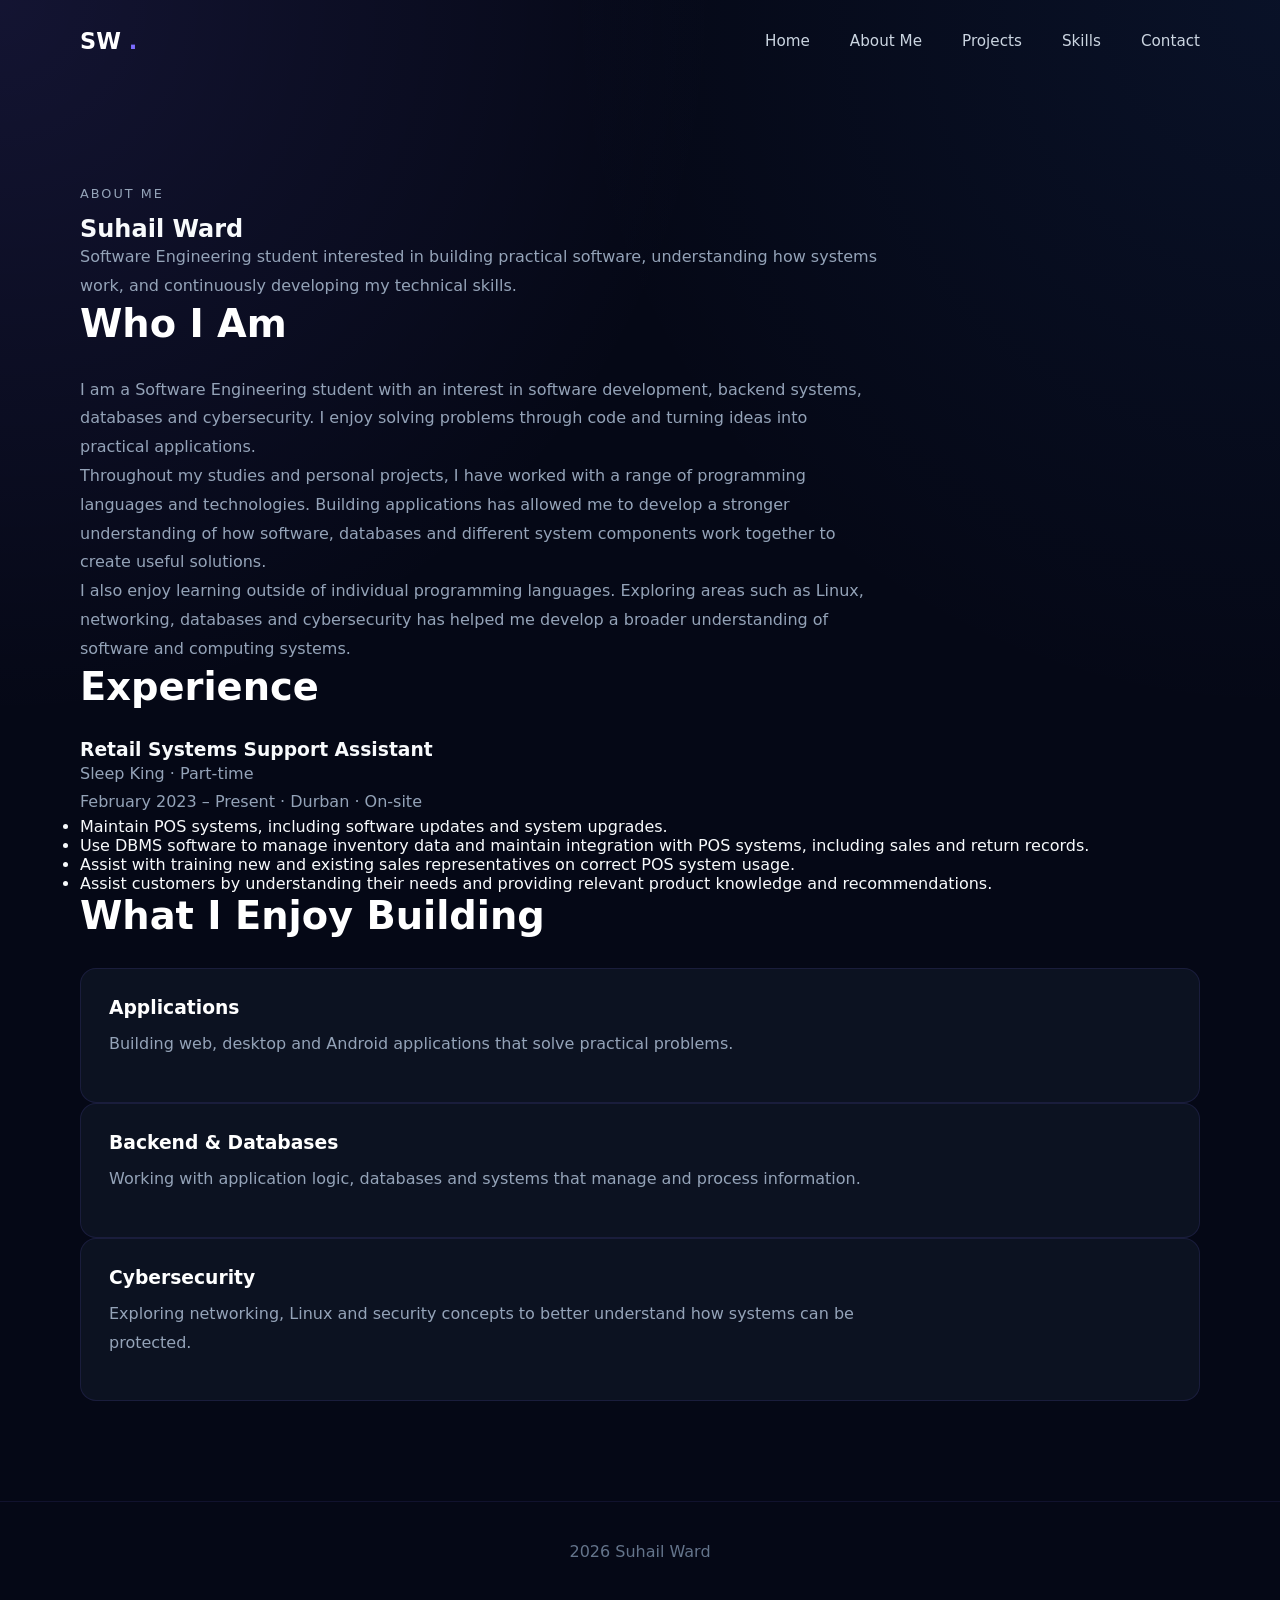
==== about.html @ b38567c9 "Revise about.html for improved layout and content Updated the structure and content of the about.htm" ====
<!DOCTYPE html>

<html lang="en">
<head>
    <meta charset="UTF-8">
    <meta name="viewport" content="width=device-width, initial-scale=1.0">
    <title>About Me | Suhail Ward</title>
    <link rel="stylesheet" href="src/styles.css">
</head>

<body>

<header class="nav-container">

<div class="logo">
    <a href="index.html">SW</a>
</div>

<nav class="nav-links">
    <a href="index.html">Home</a>
    <a href="about.html">About Me</a>
    <a href="projects.html">Projects</a>
    <a href="index.html#skills">Skills</a>
    <a href="index.html#contact">Contact</a>
</nav>

</header>

<main>

<section class="section about-page">

    <div class="about-header">

        <p class="role">ABOUT ME</p>

        <h1>Suhail Ward</h1>

        <p class="about-intro">
            Software Engineering student interested in building practical
            software, understanding how systems work, and continuously
            developing my technical skills.
        </p>

    </div>

    <div class="about-content">

        <section class="about-section">

            <h2>Who I Am</h2>

            <p>
                I am a Software Engineering student with an interest in
                software development, backend systems, databases and
                cybersecurity. I enjoy solving problems through code and
                turning ideas into practical applications.
            </p>

            <p>
                Throughout my studies and personal projects, I have worked
                with a range of programming languages and technologies.
                Building applications has allowed me to develop a stronger
                understanding of how software, databases and different
                system components work together to create useful solutions.
            </p>

            <p>
                I also enjoy learning outside of individual programming
                languages. Exploring areas such as Linux, networking,
                databases and cybersecurity has helped me develop a broader
                understanding of software and computing systems.
            </p>

        </section>

        <section class="about-section">

            <h2>Experience</h2>

            <div class="experience-item">

                <h3>Retail Systems Support Assistant</h3>

                <p class="experience-meta">
                    Sleep King · Part-time<br>
                    February 2023 – Present · Durban · On-site
                </p>

                <ul>
                    <li>
                        Maintain POS systems, including software updates
                        and system upgrades.
                    </li>

                    <li>
                        Use DBMS software to manage inventory data and
                        maintain integration with POS systems, including
                        sales and return records.
                    </li>

                    <li>
                        Assist with training new and existing sales
                        representatives on correct POS system usage.
                    </li>

                    <li>
                        Assist customers by understanding their needs and
                        providing relevant product knowledge and
                        recommendations.
                    </li>
                </ul>

            </div>

        </section>


        <section class="about-section">

            <h2>What I Enjoy Building</h2>

            <div class="about-grid">

                <div class="card">
                    <h3>Applications</h3>
                    <p>
                        Building web, desktop and Android applications
                        that solve practical problems.
                    </p>
                </div>

                <div class="card">
                    <h3>Backend & Databases</h3>
                    <p>
                        Working with application logic, databases and
                        systems that manage and process information.
                    </p>
                </div>

                <div class="card">
                    <h3>Cybersecurity</h3>
                    <p>
                        Exploring networking, Linux and security concepts
                        to better understand how systems can be protected.
                    </p>
                </div>

            </div>

        </section>

    </div>

</section>

</main>

<footer>
    <p> 2026 Suhail Ward</p>
</footer>

</body>
</html>
---- src/styles.css ----
* {
    margin: 0;
    padding: 0;
    box-sizing: border-box;
    font-family: Inter, system-ui, sans-serif;
}

html {
    scroll-behavior: smooth;
}

body {
    background:
        radial-gradient(circle at top left, rgba(124,108,255,0.12), transparent 35%),
        radial-gradient(circle at top right, rgba(59,130,246,0.08), transparent 35%),
        #050816;
    color: #f8fafc;
    min-height: 100vh;
}

.nav-container {
    max-width: 1200px;
    margin: 0 auto;
    padding: 28px 40px;
    display: flex;
    justify-content: space-between;
    align-items: center;
}

.logo {
    font-size: 1.4rem;
    font-weight: 700;
    color: #ffffff;
}

.logo::after {
    content: ".";
    color: #7c6cff;
}

.nav-links {
    display: flex;
    gap: 40px;
}

.nav-links a {
    text-decoration: none;
    color: #cbd5e1;
    font-size: 0.95rem;
    transition: 0.3s ease;
}

.nav-links a:hover {
    color: #7c6cff;
}

.hero {
    max-width: 1200px;
    margin: 0 auto;
    min-height: 90vh;
    display: grid;
    grid-template-columns: 1fr 1fr;
    gap: 80px;
    align-items: center;
    padding: 0 40px;
}

.hero-text h1 {
    font-size: 5rem;
    font-weight: 700;
    line-height: 1;
    margin: 20px 0;
}

.hero-text h1::after {
    content: ".";
    color: #7c6cff;
}

.role {
    color: #7c6cff;
    font-size: 0.8rem;
    letter-spacing: 2px;
    text-transform: uppercase;
    margin-bottom: 10px;
}

.subtitle {
    color: #94a3b8;
    font-size: 1.15rem;
    line-height: 1.8;
    max-width: 550px;
}

.buttons {
    margin-top: 40px;
    display: flex;
    gap: 15px;
}

.btn {
    padding: 14px 24px;
    border-radius: 10px;
    text-decoration: none;
    transition: 0.3s ease;
    font-weight: 500;
}

.btn.primary {
    background: #7c6cff;
    color: white;
}

.btn.primary:hover {
    transform: translateY(-3px);
    box-shadow: 0 10px 25px rgba(124,108,255,0.3);
}

.btn:not(.primary) {
    border: 1px solid #374151;
    color: white;
}

.btn:not(.primary):hover {
    background: #111827;
}

.hero-card {
    background: rgba(17,24,39,0.8);
    border: 1px solid rgba(124,108,255,0.15);
    border-radius: 18px;
    padding: 30px;
    backdrop-filter: blur(12px);
    box-shadow: 0 0 60px rgba(124,108,255,0.08);
    min-height: 420px;
    display: flex;
    align-items: center;
}

.hero-card pre {
    color: #8b5cf6;
    line-height: 2;
    font-size: 0.95rem;
    white-space: pre-wrap;
}

.section {
    max-width: 1200px;
    margin: 0 auto;
    padding: 100px 40px;
}

.section h2 {
    font-size: 2.4rem;
    margin-bottom: 30px;
    color: #ffffff;
}

.section p {
    color: #94a3b8;
    line-height: 1.8;
    max-width: 800px;
}

.grid {
    display: grid;
    grid-template-columns: repeat(auto-fit, minmax(320px, 1fr));
    gap: 24px;
    margin-top: 40px;
}

.card {
    background: rgba(17,24,39,0.7);
    border: 1px solid rgba(124,108,255,0.12);
    border-radius: 16px;
    padding: 28px;
    transition: 0.3s ease;
}

.card:hover {
    transform: translateY(-6px);
    border-color: rgba(124,108,255,0.35);
    box-shadow: 0 15px 40px rgba(0,0,0,0.3);
}

.card h3 {
    margin-bottom: 12px;
    color: #ffffff;
}

.card p {
    margin-bottom: 15px;
    color: #94a3b8;
}

.card span {
    color: #7c6cff;
    font-size: 0.9rem;
}

.skills {
    display: grid;
    grid-template-columns: repeat(auto-fit, minmax(280px, 1fr));
    gap: 30px;
    margin-top: 40px;
}

.skills div {
    background: rgba(17,24,39,0.7);
    border: 1px solid rgba(124,108,255,0.12);
    border-radius: 16px;
    padding: 28px;
}

.skills h3 {
    margin-bottom: 15px;
    color: #ffffff;
}

.skills p {
    color: #94a3b8;
}

.social-links {
    margin-top: 30px;
}

.social-links a {
    color: #94a3b8;
    text-decoration: none;
    margin-right: 20px;
    transition: 0.3s ease;
}

.social-links a:hover {
    color: #7c6cff;
}

footer {
    text-align: center;
    padding: 40px;
    border-top: 1px solid rgba(124,108,255,0.1);
    color: #64748b;
}

@media (max-width: 900px) {
    .hero {
        grid-template-columns: 1fr;
        text-align: center;
        gap: 50px;
        padding-top: 60px;
    }

    .hero-text h1 {
        font-size: 3.5rem;
    }

    .subtitle {
        margin: 0 auto;
    }

    .buttons {
        justify-content: center;
    }

    .nav-container {
        flex-direction: column;
        gap: 20px;
    }

    .nav-links {
        flex-wrap: wrap;
        justify-content: center;
        gap: 20px;
    }
}

@media (max-width: 600px) {
    .hero-text h1 {
        font-size: 2.8rem;
    }

    .section {
        padding: 80px 20px;
    }

    .hero {
        padding: 40px 20px;
    }

    .nav-container {
        padding: 24px 20px;
    }

    .grid {
        grid-template-columns: 1fr;
    }
}

.logo a {
    color: inherit;
    text-decoration: none;
}

.projects-page {
    min-height: calc(100vh - 160px);
    padding-top: 80px;
}

.projects-page h1 {
    font-size: 4rem;
    margin: 15px 0 20px;
    color: #ffffff;
}

.projects-intro {
    font-size: 1.1rem;
    max-width: 650px;
    margin-bottom: 50px;
}

.project-link {
    display: inline-block;
    margin-top: 25px;
    color: #a78bfa;
    text-decoration: none;
    font-weight: 500;
    transition: 0.3s ease;
}

.project-link:hover {
    color: #ffffff;
    transform: translateX(5px);
}

@media (max-width: 600px) {
    .projects-page h1 {
        font-size: 2.8rem;
    }
}

.logo a {
    color: inherit;
    text-decoration: none;
}

.projects-page {
    min-height: calc(100vh - 160px);
    padding-top: 100px;
    padding-bottom: 120px;
}

.projects-header {
    max-width: 700px;
    margin-bottom: 60px;
}

.projects-header h1 {
    font-size: 4.5rem;
    font-weight: 700;
    line-height: 1;
    margin: 18px 0 24px;
    color: #ffffff;
}

.projects-header h1::after {
    content: ".";
    color: #7c6cff;
}

.projects-intro {
    font-size: 1.1rem;
    line-height: 1.8;
    color: #94a3b8;
}

.project-card {
    position: relative;
    min-height: 320px;
    display: flex;
    flex-direction: column;
}

.project-number {
    color: #7c6cff;
    font-size: 0.8rem;
    font-weight: 600;
    letter-spacing: 2px;
    margin-bottom: 35px;
}

.project-card h3 {
    font-size: 1.5rem;
    margin-bottom: 15px;
}

.project-card p {
    flex-grow: 1;
    margin-bottom: 20px;
}

.project-link {
    display: inline-block;
    width: fit-content;
    margin-top: 28px;
    color: #ffffff;
    text-decoration: none;
    font-size: 0.9rem;
    font-weight: 500;
    transition: 0.3s ease;
}

.project-link:hover {
    color: #7c6cff;
    transform: translateX(6px);
}

@media (max-width: 900px) {
    .projects-page {
        padding-top: 70px;
    }

    .projects-header h1 {
        font-size: 3.5rem;
    }
}

@media (max-width: 600px) {
    .projects-page {
        padding-top: 50px;
    }

    .projects-header h1 {
        font-size: 2.8rem;
    }

    .projects-header {
        margin-bottom: 40px;
    }
}

.project-detail-page {
    padding-top: 80px;
    padding-bottom: 100px;
}

.back-link {
    display: inline-block;
    color: #94a3b8;
    text-decoration: none;
    font-size: 0.9rem;
    margin-bottom: 60px;
    transition: color 0.2s ease;
}

.back-link:hover {
    color: #8b5cf6;
}

.project-detail-header {
    max-width: 800px;
    margin-bottom: 70px;
}

.project-detail-header h1 {
    font-size: 4rem;
    color: #ffffff;
    margin: 15px 0 20px;
    line-height: 1.1;
}

.project-summary {
    max-width: 650px;
    color: #94a3b8;
    font-size: 1.1rem;
    line-height: 1.8;
}

.project-detail-content {
    display: grid;
    grid-template-columns: 1fr 1fr;
    gap: 70px;
    align-items: start;
}

.project-detail-section {
    margin-bottom: 50px;
}

.project-detail-section h2 {
    color: #ffffff;
    font-size: 1.3rem;
    margin-bottom: 18px;
}

.project-detail-section p {
    color: #94a3b8;
    line-height: 1.8;
    margin-bottom: 15px;
}

.tech-list {
    display: flex;
    flex-wrap: wrap;
    gap: 10px;
}

.tech-list span {
    padding: 8px 14px;
    border: 1px solid #334155;
    border-radius: 20px;
    color: #cbd5e1;
    font-size: 0.85rem;
}

.project-visual {
    position: sticky;
    top: 100px;
}

.visual-label {
    color: #8b5cf6;
    font-size: 0.75rem;
    letter-spacing: 2px;
    margin-bottom: 15px;
}

.project-image {
    width: 100%;
    border-radius: 12px;
    border: 1px solid #1f2937;
    display: block;
}

@media (max-width: 900px) {
    .project-detail-content {
        grid-template-columns: 1fr;
        gap: 50px;
    }

    .project-visual {
        position: static;
    }

    .project-detail-header h1 {
        font-size: 3rem;
    }
}

@media (max-width: 600px) {
    .project-detail-page {
        padding-top: 50px;
    }

    .project-detail-header h1 {
        font-size: 2.5rem;
    }

    .back-link {
        margin-bottom: 40px;
    }
}

#terminal::after {
    content: "█";
    animation: blink 1s infinite;
}

@keyframes blink {
    0%, 50% {
        opacity: 1;
    }

    51%, 100% {
        opacity: 0;
    }
}
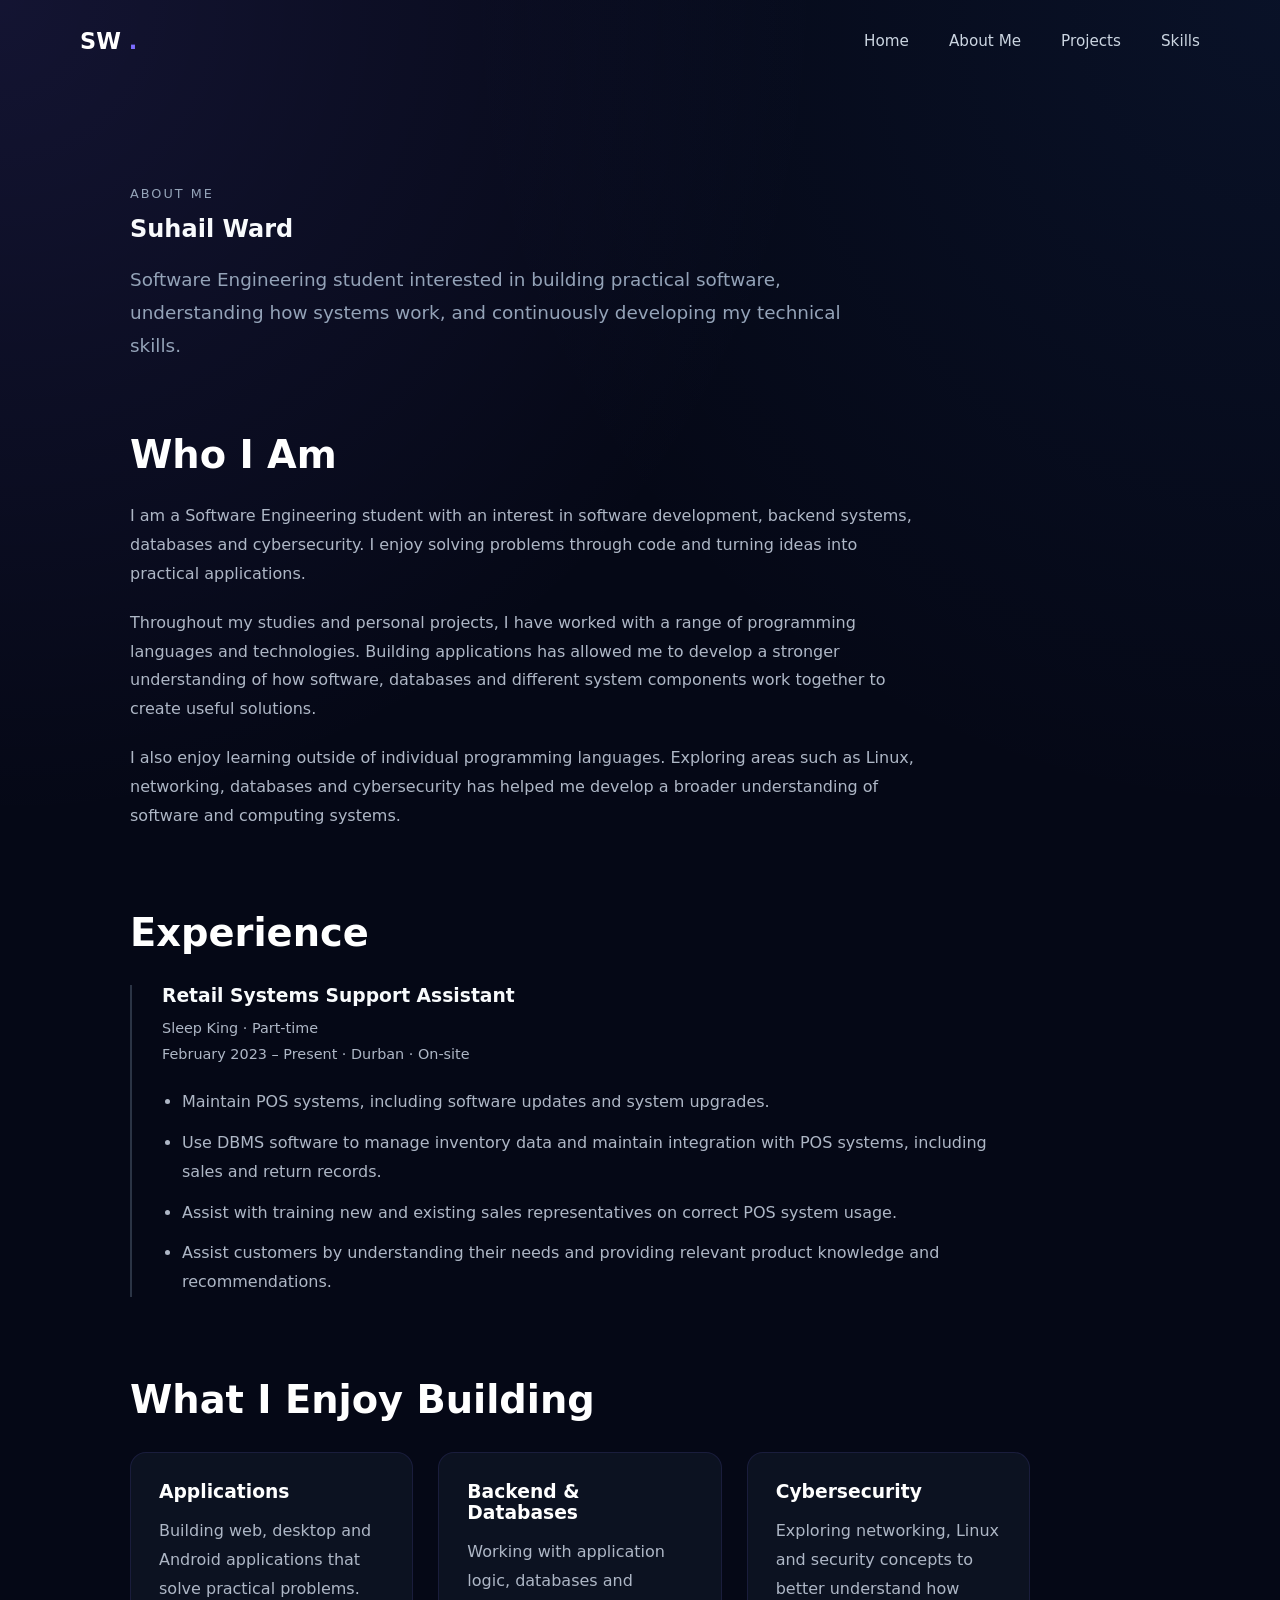
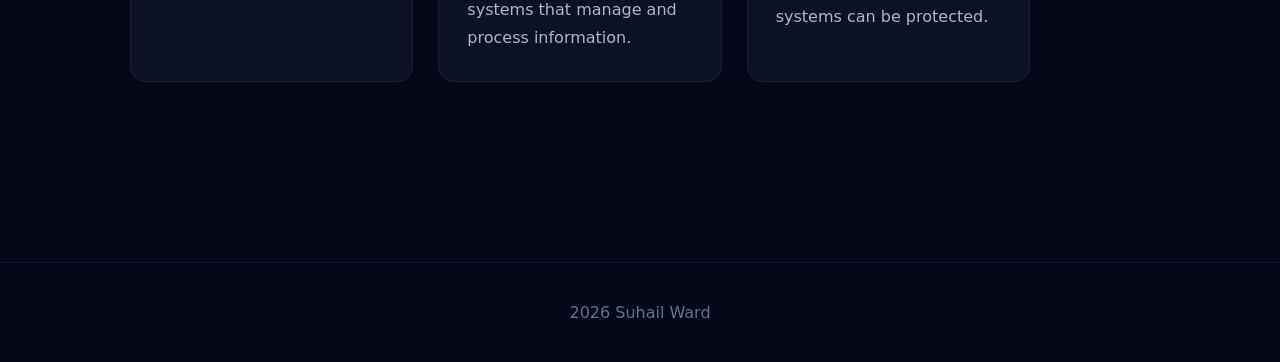
==== commit 46d68ba0: "Remove 'Contact' link from navigation Removed the 'Contact' link from the navigation menu." ====
--- a/about.html
+++ b/about.html
@@ -21,7 +21,6 @@
     <a href="about.html">About Me</a>
     <a href="projects.html">Projects</a>
     <a href="index.html#skills">Skills</a>
-    <a href="index.html#contact">Contact</a>
 </nav>
 
 </header>
--- a/src/styles.css
+++ b/src/styles.css
@@ -575,3 +575,112 @@
         opacity: 0;
     }
 }
+
+.about-page {
+max-width: 1100px;
+margin: 0 auto;
+}
+
+.about-header {
+max-width: 750px;
+margin-bottom: 70px;
+}
+
+.about-header h1 {
+margin-bottom: 20px;
+}
+
+.about-intro {
+font-size: 1.15rem;
+line-height: 1.8;
+color: #aeb7c6;
+max-width: 700px;
+}
+
+.about-content {
+max-width: 900px;
+}
+
+.about-section {
+margin-bottom: 80px;
+}
+
+.about-section h2 {
+margin-bottom: 25px;
+}
+
+.about-section p {
+line-height: 1.8;
+color: #aeb7c6;
+margin-bottom: 20px;
+}
+
+.experience-item {
+border-left: 2px solid #2b3445;
+padding-left: 30px;
+margin-top: 30px;
+}
+
+.experience-item h3 {
+margin-bottom: 10px;
+}
+
+.experience-meta {
+font-size: 0.9rem;
+color: #7f8a9d;
+line-height: 1.7;
+margin-bottom: 25px;
+}
+
+.experience-item ul {
+padding-left: 20px;
+}
+
+.experience-item li {
+color: #aeb7c6;
+line-height: 1.8;
+margin-bottom: 12px;
+}
+
+.about-grid {
+display: grid;
+grid-template-columns: repeat(3, 1fr);
+gap: 25px;
+margin-top: 30px;
+}
+
+.about-grid .card {
+height: 100%;
+}
+
+.about-grid .card h3 {
+margin-bottom: 15px;
+}
+
+.about-grid .card p {
+margin-bottom: 0;
+}
+
+@media (max-width: 768px) {
+
+.about-header {
+    margin-bottom: 50px;
+}
+
+.about-intro {
+    font-size: 1rem;
+}
+
+.about-section {
+    margin-bottom: 60px;
+}
+
+.about-grid {
+    grid-template-columns: 1fr;
+}
+
+.experience-item {
+    padding-left: 20px;
+}
+
+}
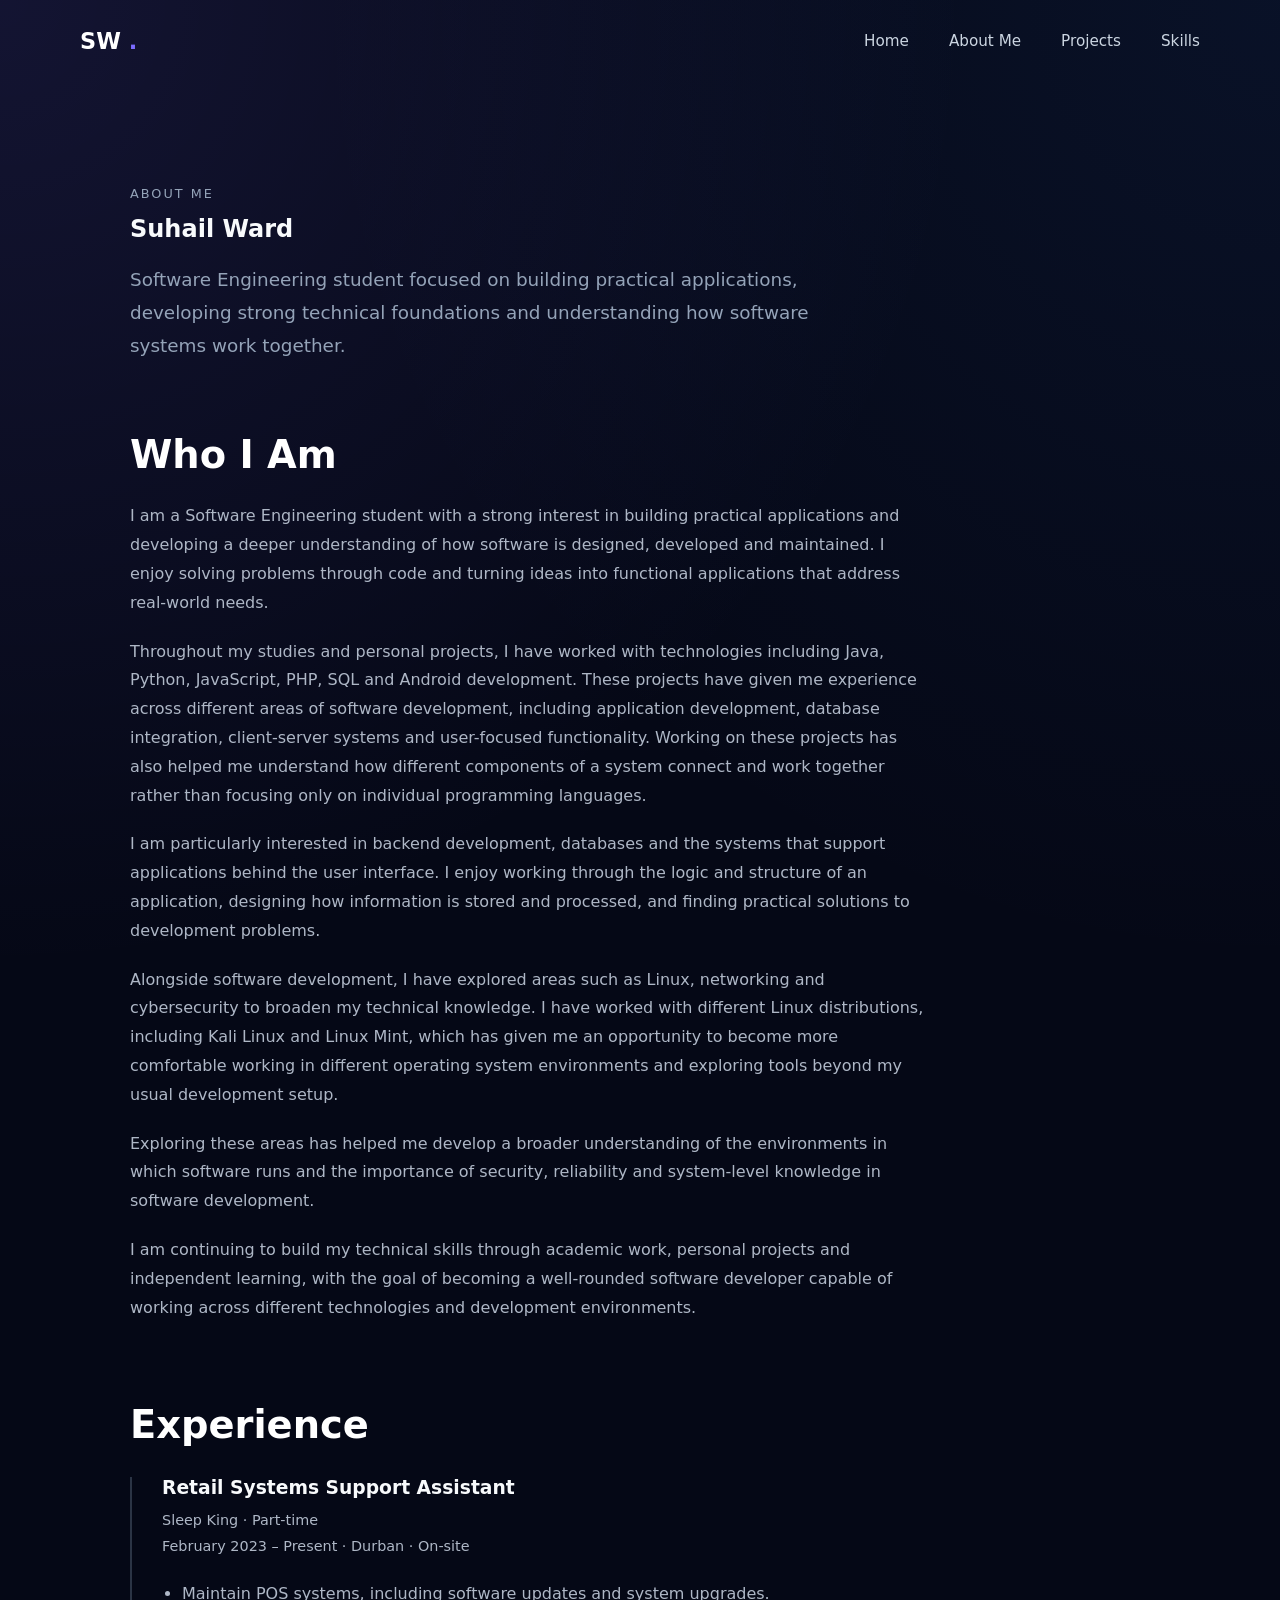
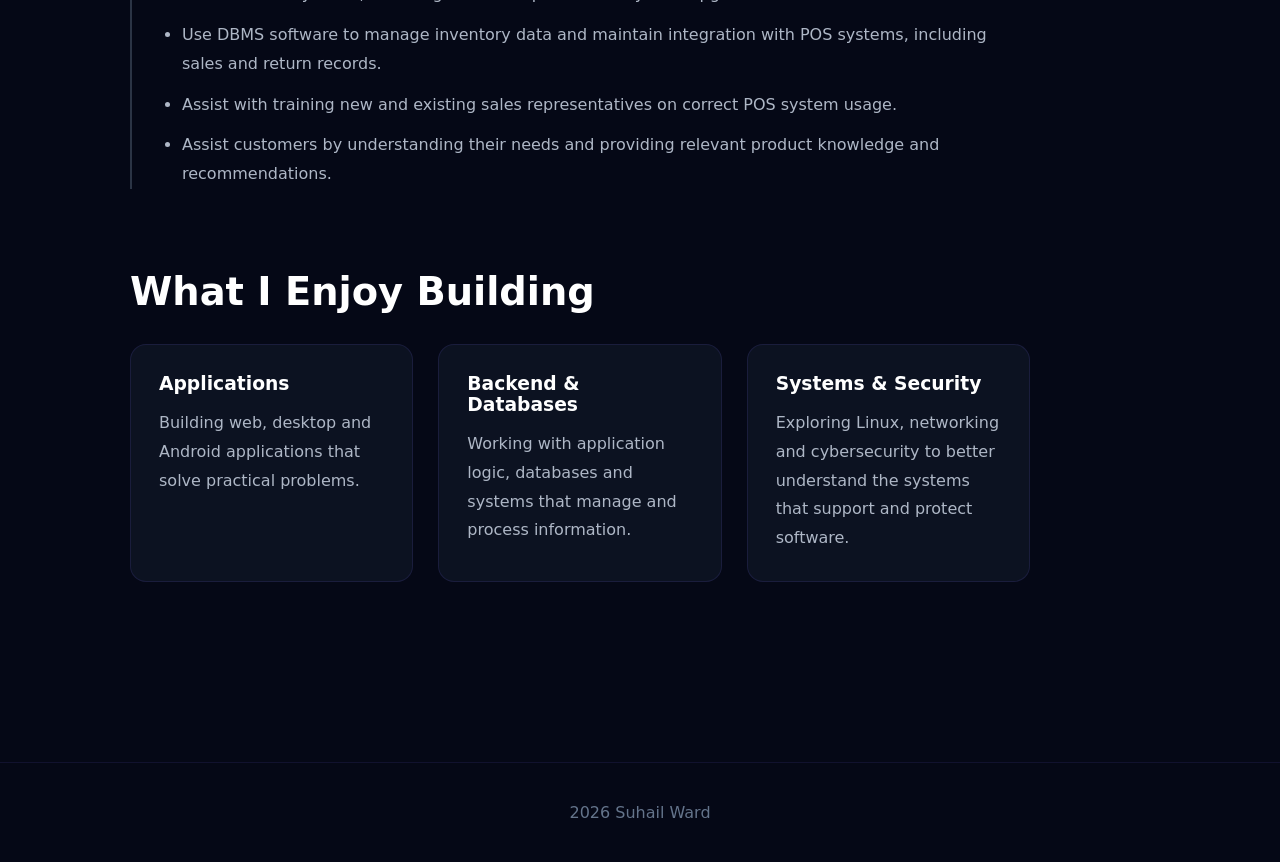
==== commit 3e2a3595: "Revise about section to enhance clarity and detail Updated the content to better reflect interests a" ====
--- a/about.html
+++ b/about.html
@@ -1,6 +1,6 @@
 <!DOCTYPE html>
-
 <html lang="en">
+
 <head>
     <meta charset="UTF-8">
     <meta name="viewport" content="width=device-width, initial-scale=1.0">
@@ -36,9 +36,9 @@
         <h1>Suhail Ward</h1>
 
         <p class="about-intro">
-            Software Engineering student interested in building practical
-            software, understanding how systems work, and continuously
-            developing my technical skills.
+            Software Engineering student focused on building practical
+            applications, developing strong technical foundations and
+            understanding how software systems work together.
         </p>
 
     </div>
@@ -50,25 +50,59 @@
             <h2>Who I Am</h2>
 
             <p>
-                I am a Software Engineering student with an interest in
-                software development, backend systems, databases and
-                cybersecurity. I enjoy solving problems through code and
-                turning ideas into practical applications.
+                I am a Software Engineering student with a strong interest
+                in building practical applications and developing a deeper
+                understanding of how software is designed, developed and
+                maintained. I enjoy solving problems through code and
+                turning ideas into functional applications that address
+                real-world needs.
             </p>
 
             <p>
                 Throughout my studies and personal projects, I have worked
-                with a range of programming languages and technologies.
-                Building applications has allowed me to develop a stronger
-                understanding of how software, databases and different
-                system components work together to create useful solutions.
-            </p>
-
-            <p>
-                I also enjoy learning outside of individual programming
-                languages. Exploring areas such as Linux, networking,
-                databases and cybersecurity has helped me develop a broader
-                understanding of software and computing systems.
+                with technologies including Java, Python, JavaScript, PHP,
+                SQL and Android development. These projects have given me
+                experience across different areas of software development,
+                including application development, database integration,
+                client-server systems and user-focused functionality.
+                Working on these projects has also helped me understand
+                how different components of a system connect and work
+                together rather than focusing only on individual
+                programming languages.
+            </p>
+
+            <p>
+                I am particularly interested in backend development,
+                databases and the systems that support applications behind
+                the user interface. I enjoy working through the logic and
+                structure of an application, designing how information is
+                stored and processed, and finding practical solutions to
+                development problems.
+            </p>
+
+            <p>
+                Alongside software development, I have explored areas such
+                as Linux, networking and cybersecurity to broaden my
+                technical knowledge. I have worked with different Linux
+                distributions, including Kali Linux and Linux Mint, which
+                has given me an opportunity to become more comfortable
+                working in different operating system environments and
+                exploring tools beyond my usual development setup.
+            </p>
+
+            <p>
+                Exploring these areas has helped me develop a broader
+                understanding of the environments in which software runs
+                and the importance of security, reliability and
+                system-level knowledge in software development.
+            </p>
+
+            <p>
+                I am continuing to build my technical skills through
+                academic work, personal projects and independent learning,
+                with the goal of becoming a well-rounded software developer
+                capable of working across different technologies and
+                development environments.
             </p>
 
         </section>
@@ -87,6 +121,7 @@
                 </p>
 
                 <ul>
+
                     <li>
                         Maintain POS systems, including software updates
                         and system upgrades.
@@ -108,13 +143,13 @@
                         providing relevant product knowledge and
                         recommendations.
                     </li>
+
                 </ul>
 
             </div>
 
         </section>
 
-
         <section class="about-section">
 
             <h2>What I Enjoy Building</h2>
@@ -122,27 +157,37 @@
             <div class="about-grid">
 
                 <div class="card">
+
                     <h3>Applications</h3>
+
                     <p>
                         Building web, desktop and Android applications
                         that solve practical problems.
                     </p>
+
                 </div>
 
                 <div class="card">
+
                     <h3>Backend & Databases</h3>
+
                     <p>
                         Working with application logic, databases and
                         systems that manage and process information.
                     </p>
+
                 </div>
 
                 <div class="card">
-                    <h3>Cybersecurity</h3>
+
+                    <h3>Systems & Security</h3>
+
                     <p>
-                        Exploring networking, Linux and security concepts
-                        to better understand how systems can be protected.
+                        Exploring Linux, networking and cybersecurity to
+                        better understand the systems that support and
+                        protect software.
                     </p>
+
                 </div>
 
             </div>
@@ -160,5 +205,5 @@
 </footer>
 
 </body>
+
 </html>
-
